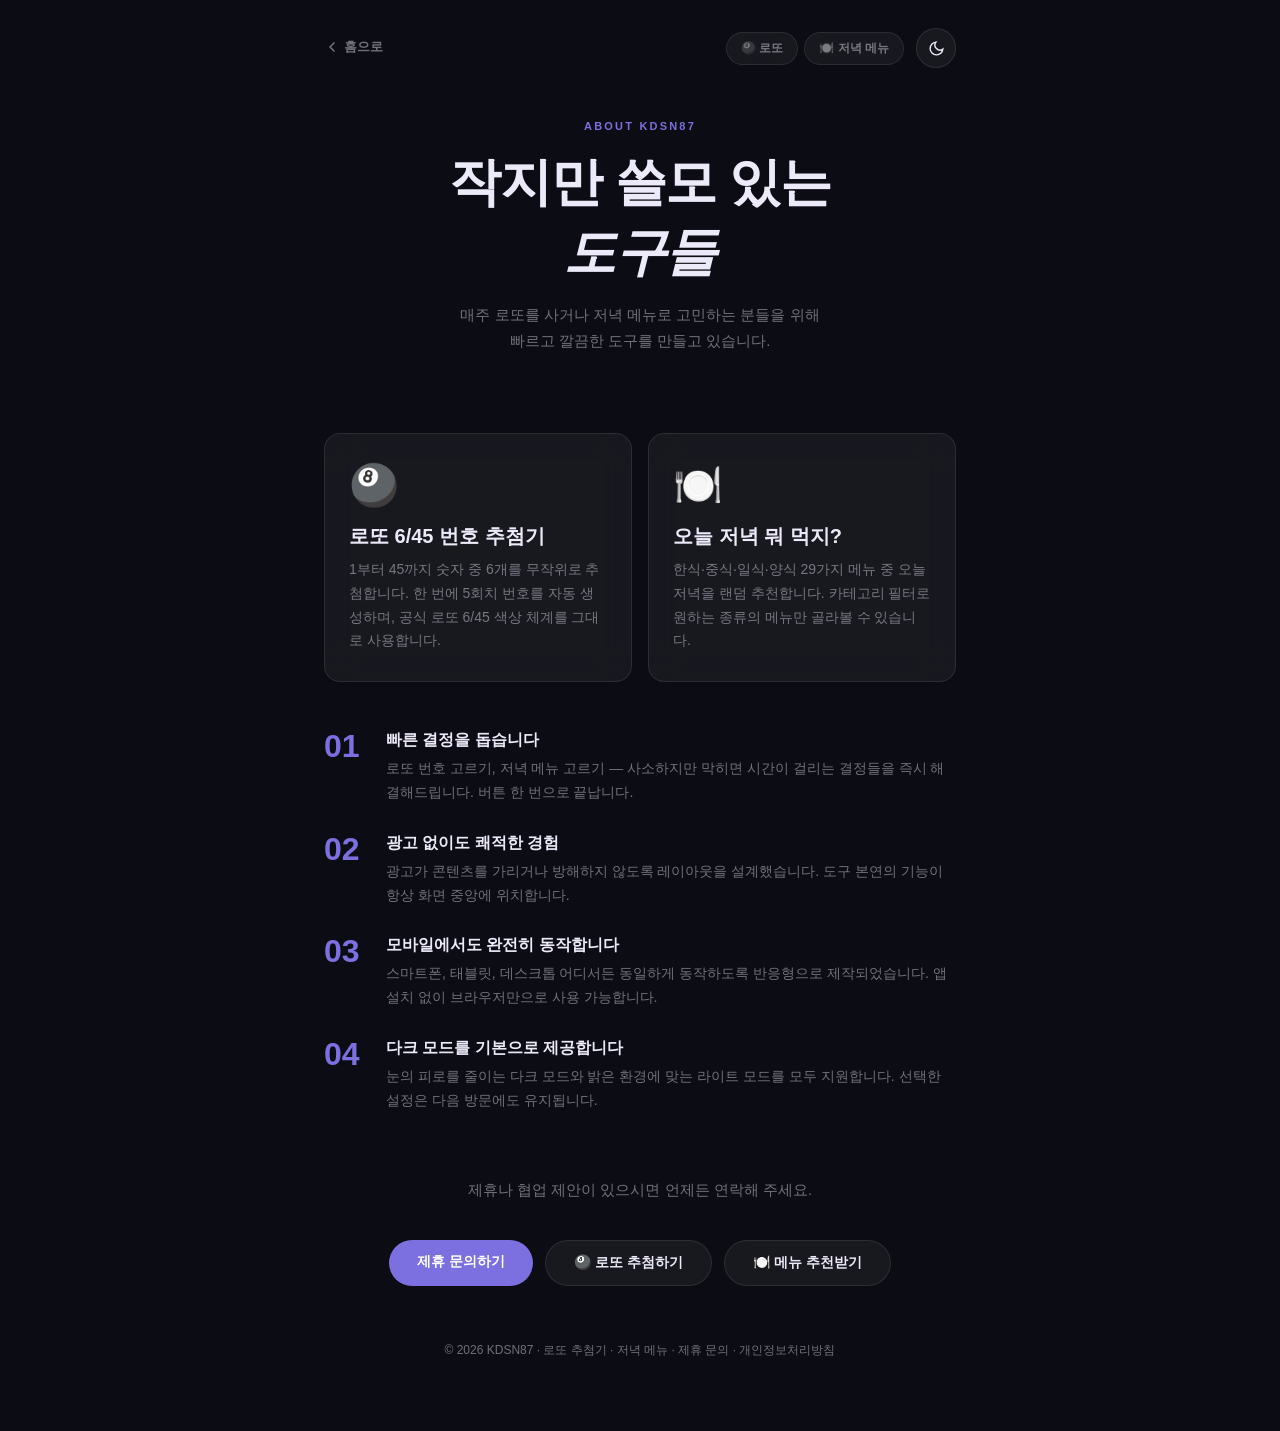
==== about.html @ bb61e137 "Add AdSense-critical pages and SEO improvements - privacy.html: 개인정보처리방침 (AdSense 필수 요건) - about.htm" ====
<!DOCTYPE html>
<html lang="ko" data-theme="dark">
<head>
    <meta charset="UTF-8">
    <meta name="viewport" content="width=device-width, initial-scale=1.0">
    <title>소개 — KDSN87</title>
    <meta name="description" content="KDSN87은 로또 번호 자동 추첨기와 저녁 메뉴 추천기를 제공하는 생활 편의 서비스입니다.">
    <meta name="google-adsense-account" content="ca-pub-8205038203255502">
    <script async src="https://pagead2.googlesyndication.com/pagead/js/adsbygoogle.js?client=ca-pub-8205038203255502"
        crossorigin="anonymous"></script>
    <link rel="stylesheet" href="contact.css">
    <style>
        .services-grid {
            display: grid;
            grid-template-columns: repeat(auto-fit, minmax(260px, 1fr));
            gap: 16px;
            margin: 40px 0;
        }
        .service-card {
            background: var(--surface);
            border: 1px solid var(--surface-b);
            border-radius: 16px;
            padding: 28px 24px;
            backdrop-filter: blur(16px);
            text-decoration: none;
            display: block;
            transition: transform 0.2s, border-color 0.2s;
        }
        .service-card:hover { transform: translateY(-4px); border-color: var(--accent); }
        .service-icon { font-size: 40px; margin-bottom: 14px; display: block; }
        .service-name { font-size: 20px; font-weight: 800; color: var(--text); margin-bottom: 8px; }
        .service-desc { font-size: 14px; color: var(--text-dim); line-height: 1.7; }

        .values { margin: 48px 0; }
        .value-item { display: flex; gap: 18px; margin-bottom: 28px; align-items: flex-start; }
        .value-num { font-size: 32px; font-weight: 900; color: var(--accent); min-width: 44px; line-height: 1; }
        .value-text h3 { font-size: 16px; font-weight: 800; color: var(--text); margin-bottom: 6px; }
        .value-text p  { font-size: 14px; color: var(--text-dim); line-height: 1.7; }

        .cta-row { display: flex; gap: 12px; flex-wrap: wrap; justify-content: center; margin-top: 40px; }
        .cta-btn {
            display: inline-block;
            padding: 13px 28px;
            border-radius: 50px;
            font-size: 14px;
            font-weight: 800;
            text-decoration: none;
            transition: transform 0.15s;
        }
        .cta-btn:hover { transform: translateY(-2px); }
        .cta-primary { background: var(--accent); color: #fff; }
        .cta-secondary { background: var(--surface); border: 1.5px solid var(--surface-b); color: var(--text); }
    </style>
</head>
<body>
    <div class="layout">
        <header>
            <div class="header-left">
                <a href="index.html" class="back-link">
                    <svg viewBox="0 0 24 24" fill="none" stroke="currentColor" stroke-width="2.5" stroke-linecap="round" stroke-linejoin="round"><polyline points="15 18 9 12 15 6"/></svg>
                    홈으로
                </a>
            </div>
            <nav class="site-nav">
                <a href="index.html">🎱 로또</a>
                <a href="menu.html">🍽️ 저녁 메뉴</a>
            </nav>
            <button id="theme-toggle" aria-label="테마 전환">
                <svg class="icon-sun" viewBox="0 0 24 24" fill="none" stroke="currentColor" stroke-width="2" stroke-linecap="round">
                    <circle cx="12" cy="12" r="5"/>
                    <line x1="12" y1="1" x2="12" y2="3"/><line x1="12" y1="21" x2="12" y2="23"/>
                    <line x1="4.22" y1="4.22" x2="5.64" y2="5.64"/><line x1="18.36" y1="18.36" x2="19.78" y2="19.78"/>
                    <line x1="1" y1="12" x2="3" y2="12"/><line x1="21" y1="12" x2="23" y2="12"/>
                    <line x1="4.22" y1="19.78" x2="5.64" y2="18.36"/><line x1="18.36" y1="5.64" x2="19.78" y2="4.22"/>
                </svg>
                <svg class="icon-moon" viewBox="0 0 24 24" fill="none" stroke="currentColor" stroke-width="2" stroke-linecap="round">
                    <path d="M21 12.79A9 9 0 1 1 11.21 3 7 7 0 0 0 21 12.79z"/>
                </svg>
            </button>
        </header>

        <main>
            <section class="hero">
                <p class="eyebrow">About KDSN87</p>
                <h1>작지만 쓸모 있는<br><em>도구들</em></h1>
                <p class="hero-sub">매주 로또를 사거나 저녁 메뉴로 고민하는 분들을 위해<br>빠르고 깔끔한 도구를 만들고 있습니다.</p>
            </section>

            <div class="services-grid">
                <a href="index.html" class="service-card">
                    <span class="service-icon">🎱</span>
                    <div class="service-name">로또 6/45 번호 추첨기</div>
                    <p class="service-desc">1부터 45까지 숫자 중 6개를 무작위로 추첨합니다. 한 번에 5회치 번호를 자동 생성하며, 공식 로또 6/45 색상 체계를 그대로 사용합니다.</p>
                </a>
                <a href="menu.html" class="service-card">
                    <span class="service-icon">🍽️</span>
                    <div class="service-name">오늘 저녁 뭐 먹지?</div>
                    <p class="service-desc">한식·중식·일식·양식 29가지 메뉴 중 오늘 저녁을 랜덤 추천합니다. 카테고리 필터로 원하는 종류의 메뉴만 골라볼 수 있습니다.</p>
                </a>
            </div>

            <section class="values">
                <div class="value-item">
                    <div class="value-num">01</div>
                    <div class="value-text">
                        <h3>빠른 결정을 돕습니다</h3>
                        <p>로또 번호 고르기, 저녁 메뉴 고르기 — 사소하지만 막히면 시간이 걸리는 결정들을 즉시 해결해드립니다. 버튼 한 번으로 끝납니다.</p>
                    </div>
                </div>
                <div class="value-item">
                    <div class="value-num">02</div>
                    <div class="value-text">
                        <h3>광고 없이도 쾌적한 경험</h3>
                        <p>광고가 콘텐츠를 가리거나 방해하지 않도록 레이아웃을 설계했습니다. 도구 본연의 기능이 항상 화면 중앙에 위치합니다.</p>
                    </div>
                </div>
                <div class="value-item">
                    <div class="value-num">03</div>
                    <div class="value-text">
                        <h3>모바일에서도 완전히 동작합니다</h3>
                        <p>스마트폰, 태블릿, 데스크톱 어디서든 동일하게 동작하도록 반응형으로 제작되었습니다. 앱 설치 없이 브라우저만으로 사용 가능합니다.</p>
                    </div>
                </div>
                <div class="value-item">
                    <div class="value-num">04</div>
                    <div class="value-text">
                        <h3>다크 모드를 기본으로 제공합니다</h3>
                        <p>눈의 피로를 줄이는 다크 모드와 밝은 환경에 맞는 라이트 모드를 모두 지원합니다. 선택한 설정은 다음 방문에도 유지됩니다.</p>
                    </div>
                </div>
            </section>

            <div style="text-align:center; padding: 20px 0 8px;">
                <p style="font-size:15px; color:var(--text-dim); margin-bottom: 28px;">제휴나 협업 제안이 있으시면 언제든 연락해 주세요.</p>
                <div class="cta-row">
                    <a href="contact.html" class="cta-btn cta-primary">제휴 문의하기</a>
                    <a href="index.html"   class="cta-btn cta-secondary">🎱 로또 추첨하기</a>
                    <a href="menu.html"    class="cta-btn cta-secondary">🍽️ 메뉴 추천받기</a>
                </div>
            </div>
        </main>

        <footer>
            <p>© 2026 KDSN87 · <a href="index.html">로또 추첨기</a> · <a href="menu.html">저녁 메뉴</a> · <a href="contact.html">제휴 문의</a> · <a href="privacy.html">개인정보처리방침</a></p>
        </footer>
    </div>
    <script>
        const html = document.documentElement;
        const toggle = document.getElementById('theme-toggle');
        html.setAttribute('data-theme', localStorage.getItem('theme') || 'dark');
        toggle.addEventListener('click', () => {
            const next = html.getAttribute('data-theme') === 'dark' ? 'light' : 'dark';
            html.setAttribute('data-theme', next);
            localStorage.setItem('theme', next);
        });
    </script>
</body>
</html>
---- contact.css ----
/* ── Tokens ─────────────────────────────────────────── */
:root {
    --ground:    #0C0C14;
    --surface:   rgba(255,255,255,0.05);
    --surface-b: rgba(255,255,255,0.09);
    --input-bg:  rgba(255,255,255,0.06);
    --input-border: rgba(255,255,255,0.12);
    --input-focus:  #7C6FE0;
    --text:      #ECEAF8;
    --text-dim:  rgba(236,234,248,0.45);
    --accent:    #7C6FE0;
    --accent-g:  rgba(124,111,224,0.25);
    --radius:    16px;
    --req:       #FF6B6B;
}

[data-theme="light"] {
    --ground:    #F4F3FF;
    --surface:   rgba(255,255,255,0.9);
    --surface-b: rgba(0,0,0,0.07);
    --input-bg:  #ffffff;
    --input-border: rgba(0,0,0,0.14);
    --input-focus:  #5B4ED0;
    --text:      #0C0C14;
    --text-dim:  rgba(12,12,20,0.45);
    --accent:    #5B4ED0;
    --accent-g:  rgba(91,78,208,0.14);
}

/* ── Reset ──────────────────────────────────────────── */
*, *::before, *::after { box-sizing: border-box; margin: 0; padding: 0; }

/* ── Base ───────────────────────────────────────────── */
body {
    font-family: -apple-system, "Apple SD Gothic Neo", "Malgun Gothic",
                 "Nanum Gothic", sans-serif;
    background: var(--ground);
    color: var(--text);
    min-height: 100vh;
    transition: background 0.4s, color 0.3s;
}

/* ── Layout ─────────────────────────────────────────── */
.layout {
    max-width: 680px;
    margin: 0 auto;
    padding: 0 24px 72px;
}

/* ── Header ─────────────────────────────────────────── */
header {
    display: flex;
    align-items: center;
    gap: 12px;
    padding: 28px 0 0;
}

.header-left { flex: 1; }

.back-link {
    display: inline-flex;
    align-items: center;
    gap: 4px;
    color: var(--text-dim);
    text-decoration: none;
    font-size: 13px;
    font-weight: 700;
    transition: color 0.2s;
}
.back-link:hover { color: var(--text); }
.back-link svg { width: 16px; height: 16px; }

.site-nav {
    display: flex;
    gap: 6px;
}
.site-nav a {
    padding: 7px 14px;
    border-radius: 50px;
    border: 1.5px solid var(--surface-b);
    background: var(--surface);
    color: var(--text-dim);
    font-size: 12px;
    font-weight: 700;
    text-decoration: none;
    backdrop-filter: blur(8px);
    -webkit-backdrop-filter: blur(8px);
    transition: background 0.2s, color 0.2s;
    white-space: nowrap;
}
.site-nav a:hover {
    background: var(--surface-b);
    color: var(--text);
}

#theme-toggle {
    background: var(--surface);
    border: 1px solid var(--surface-b);
    border-radius: 50%;
    width: 40px;
    height: 40px;
    flex-shrink: 0;
    display: flex;
    align-items: center;
    justify-content: center;
    cursor: pointer;
    color: var(--text);
    transition: background 0.25s;
}
#theme-toggle:hover { background: var(--surface-b); }
#theme-toggle svg { width: 17px; height: 17px; }

[data-theme="dark"]  .icon-sun  { display: none; }
[data-theme="light"] .icon-moon { display: none; }

/* ── Hero ───────────────────────────────────────────── */
.hero {
    padding: 52px 0 40px;
    text-align: center;
}

.eyebrow {
    font-size: 11px;
    font-weight: 700;
    letter-spacing: 0.2em;
    text-transform: uppercase;
    color: var(--accent);
    margin-bottom: 16px;
}

h1 {
    font-size: clamp(36px, 8vw, 52px);
    font-weight: 900;
    letter-spacing: -0.025em;
    color: var(--text);
    margin-bottom: 14px;
}

.hero-sub {
    font-size: 15px;
    line-height: 1.7;
    color: var(--text-dim);
}

/* ── Form card ──────────────────────────────────────── */
.form-card {
    background: var(--surface);
    border: 1px solid var(--surface-b);
    border-radius: 20px;
    padding: 36px 32px;
    backdrop-filter: blur(16px);
    -webkit-backdrop-filter: blur(16px);
}

/* ── Fields ─────────────────────────────────────────── */
.field-row { margin-bottom: 20px; }
.field-row.two-col {
    display: grid;
    grid-template-columns: 1fr 1fr;
    gap: 16px;
}

.field { display: flex; flex-direction: column; gap: 7px; }

label {
    font-size: 13px;
    font-weight: 700;
    color: var(--text);
    letter-spacing: 0.02em;
}
.req { color: var(--req); }

input[type="text"],
input[type="email"],
select,
textarea {
    background: var(--input-bg);
    border: 1.5px solid var(--input-border);
    border-radius: 10px;
    padding: 12px 14px;
    font-size: 14px;
    color: var(--text);
    font-family: inherit;
    transition: border-color 0.2s, box-shadow 0.2s;
    outline: none;
    width: 100%;
    appearance: none;
    -webkit-appearance: none;
}

input::placeholder,
textarea::placeholder { color: var(--text-dim); }

input:focus,
select:focus,
textarea:focus {
    border-color: var(--accent);
    box-shadow: 0 0 0 3px var(--accent-g);
}

select {
    cursor: pointer;
    background-image: url("data:image/svg+xml,%3Csvg xmlns='http://www.w3.org/2000/svg' width='12' height='8' viewBox='0 0 12 8'%3E%3Cpath d='M1 1l5 5 5-5' stroke='%23888' stroke-width='1.5' fill='none' stroke-linecap='round'/%3E%3C/svg%3E");
    background-repeat: no-repeat;
    background-position: right 14px center;
    padding-right: 36px;
}
select option { background: #1a1a2e; color: var(--text); }
[data-theme="light"] select option { background: #fff; color: #0C0C14; }

textarea { resize: vertical; min-height: 120px; line-height: 1.6; }

/* last field no bottom margin */
.field:last-of-type { margin-bottom: 0; }

/* ── Submit button ──────────────────────────────────── */
#submit-btn {
    display: flex;
    align-items: center;
    justify-content: center;
    gap: 10px;
    width: 100%;
    margin-top: 28px;
    padding: 16px;
    background: var(--accent);
    color: #fff;
    border: none;
    border-radius: 12px;
    font-size: 16px;
    font-weight: 800;
    cursor: pointer;
    box-shadow: 0 0 32px var(--accent-g);
    transition: transform 0.15s, box-shadow 0.2s, opacity 0.2s;
}
#submit-btn:hover {
    transform: translateY(-2px);
    box-shadow: 0 0 48px var(--accent-g);
}
#submit-btn:active { transform: scale(0.98); }
#submit-btn:disabled { opacity: 0.6; cursor: not-allowed; transform: none; }

.send-icon { width: 18px; height: 18px; transition: transform 0.2s; }
#submit-btn:hover .send-icon { transform: translateX(3px) translateY(-3px); }

/* ── Success card ───────────────────────────────────── */
.success-card {
    text-align: center;
    padding: 60px 24px;
    animation: popIn 0.5s cubic-bezier(0.34, 1.56, 0.64, 1);
}
@keyframes popIn {
    from { transform: scale(0.85); opacity: 0; }
    to   { transform: scale(1);    opacity: 1; }
}

.success-icon { font-size: 64px; margin-bottom: 20px; }

.success-card h2 {
    font-size: 28px;
    font-weight: 900;
    color: var(--text);
    margin-bottom: 10px;
}
.success-card p {
    font-size: 15px;
    color: var(--text-dim);
    line-height: 1.7;
    margin-bottom: 32px;
}

.home-btn {
    display: inline-block;
    padding: 12px 28px;
    border-radius: 50px;
    background: var(--accent);
    color: #fff;
    text-decoration: none;
    font-size: 14px;
    font-weight: 800;
    transition: transform 0.15s;
}
.home-btn:hover { transform: translateY(-2px); }

/* ── Footer ─────────────────────────────────────────── */
footer {
    text-align: center;
    padding-top: 48px;
    font-size: 12px;
    color: var(--text-dim);
}
footer a {
    color: var(--text-dim);
    text-decoration: none;
    transition: color 0.2s;
}
footer a:hover { color: var(--accent); }

/* ── Responsive ─────────────────────────────────────── */
@media (max-width: 520px) {
    .field-row.two-col { grid-template-columns: 1fr; }
    .form-card { padding: 24px 18px; }
    .site-nav a { display: none; }
    .site-nav a:first-child { display: inline-flex; }
}

/* ── Reduced motion ─────────────────────────────────── */
@media (prefers-reduced-motion: reduce) {
    .success-card { animation: none; }
}
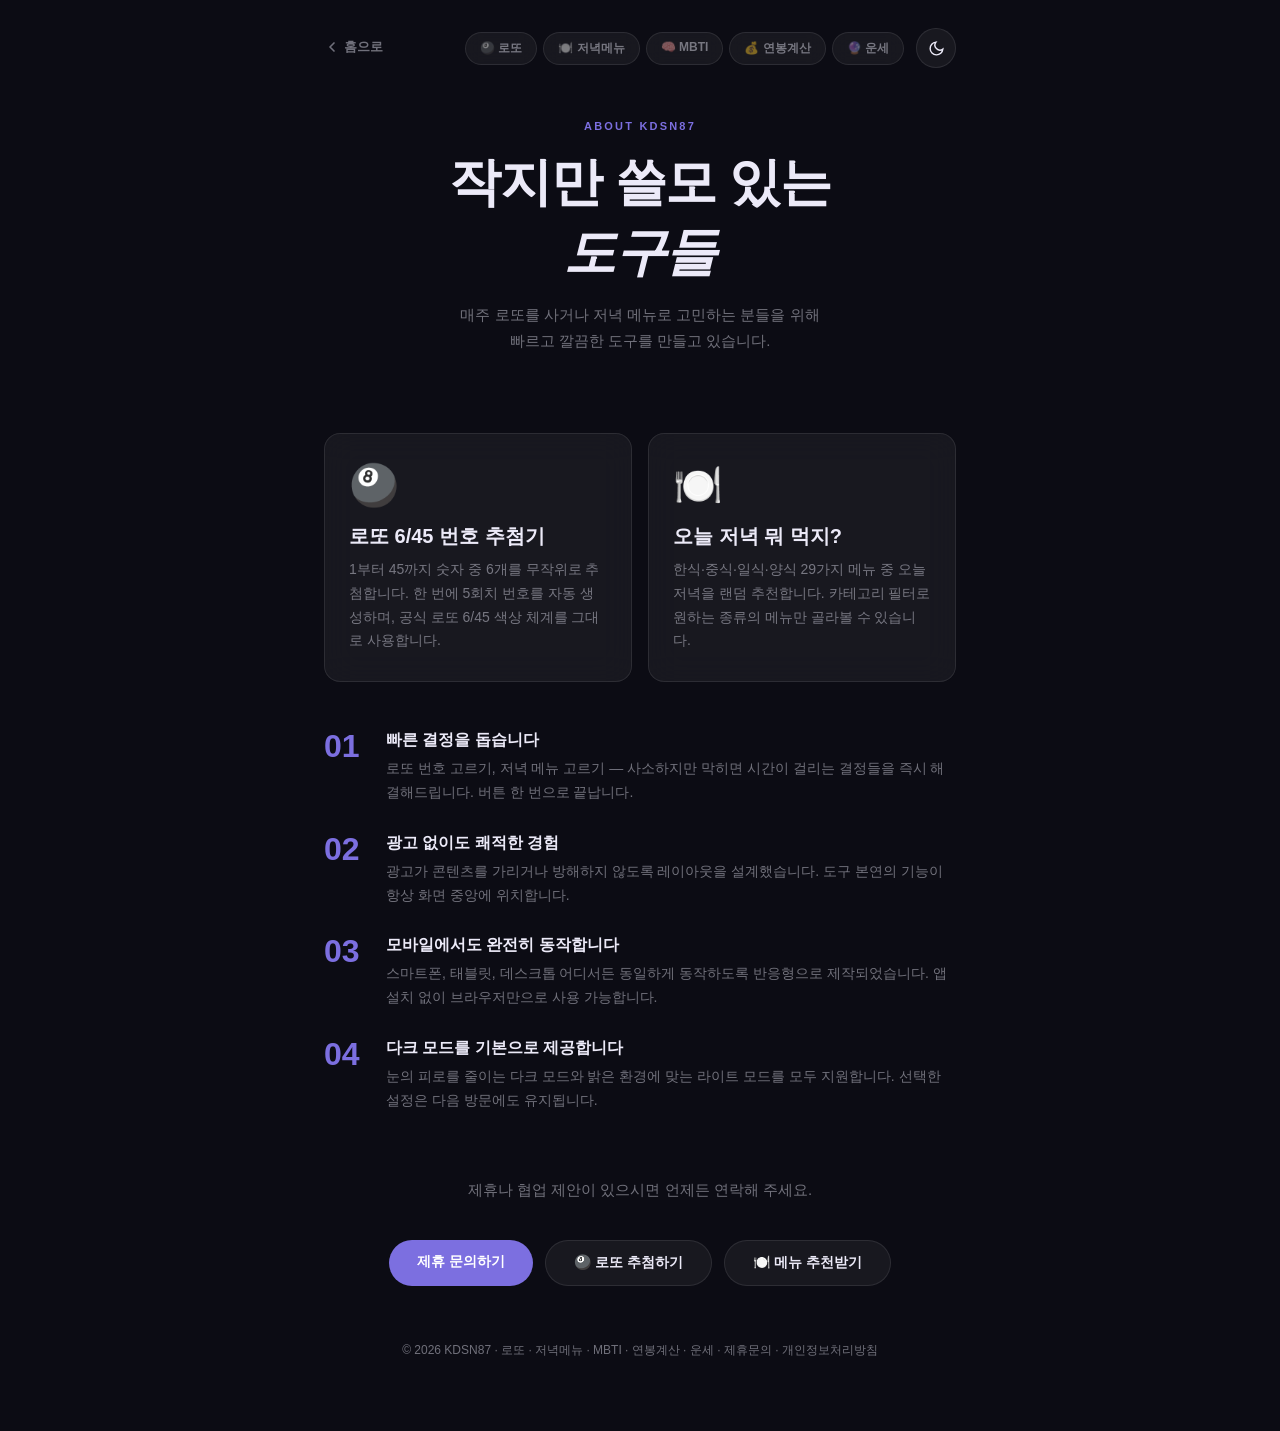
==== commit 33fbc269: "Add MBTI 궁합, 연봉 계산기, 운세 페이지 + 전체 사이트 네비게이션 통합 - mbti.html/css: 16가지 유형 궁합 계산기 (퍼플 테마), 가이드 콘텐츠 + FAQ" ====
--- a/about.html
+++ b/about.html
@@ -63,7 +63,10 @@
             </div>
             <nav class="site-nav">
                 <a href="index.html">🎱 로또</a>
-                <a href="menu.html">🍽️ 저녁 메뉴</a>
+                <a href="menu.html">🍽️ 저녁메뉴</a>
+                <a href="mbti.html">🧠 MBTI</a>
+                <a href="salary.html">💰 연봉계산</a>
+                <a href="fortune.html">🔮 운세</a>
             </nav>
             <button id="theme-toggle" aria-label="테마 전환">
                 <svg class="icon-sun" viewBox="0 0 24 24" fill="none" stroke="currentColor" stroke-width="2" stroke-linecap="round">
@@ -141,7 +144,7 @@
         </main>
 
         <footer>
-            <p>© 2026 KDSN87 · <a href="index.html">로또 추첨기</a> · <a href="menu.html">저녁 메뉴</a> · <a href="contact.html">제휴 문의</a> · <a href="privacy.html">개인정보처리방침</a></p>
+            <p>© 2026 KDSN87 · <a href="index.html">로또</a> · <a href="menu.html">저녁메뉴</a> · <a href="mbti.html">MBTI</a> · <a href="salary.html">연봉계산</a> · <a href="fortune.html">운세</a> · <a href="contact.html">제휴문의</a> · <a href="privacy.html">개인정보처리방침</a></p>
         </footer>
     </div>
     <script>
--- a/contact.css
+++ b/contact.css
@@ -73,6 +73,8 @@
 .site-nav {
     display: flex;
     gap: 6px;
+    flex-wrap: wrap;
+    justify-content: center;
 }
 .site-nav a {
     padding: 7px 14px;
@@ -299,8 +301,7 @@
 @media (max-width: 520px) {
     .field-row.two-col { grid-template-columns: 1fr; }
     .form-card { padding: 24px 18px; }
-    .site-nav a { display: none; }
-    .site-nav a:first-child { display: inline-flex; }
+    .site-nav { display: none; }
 }
 
 /* ── Reduced motion ─────────────────────────────────── */
